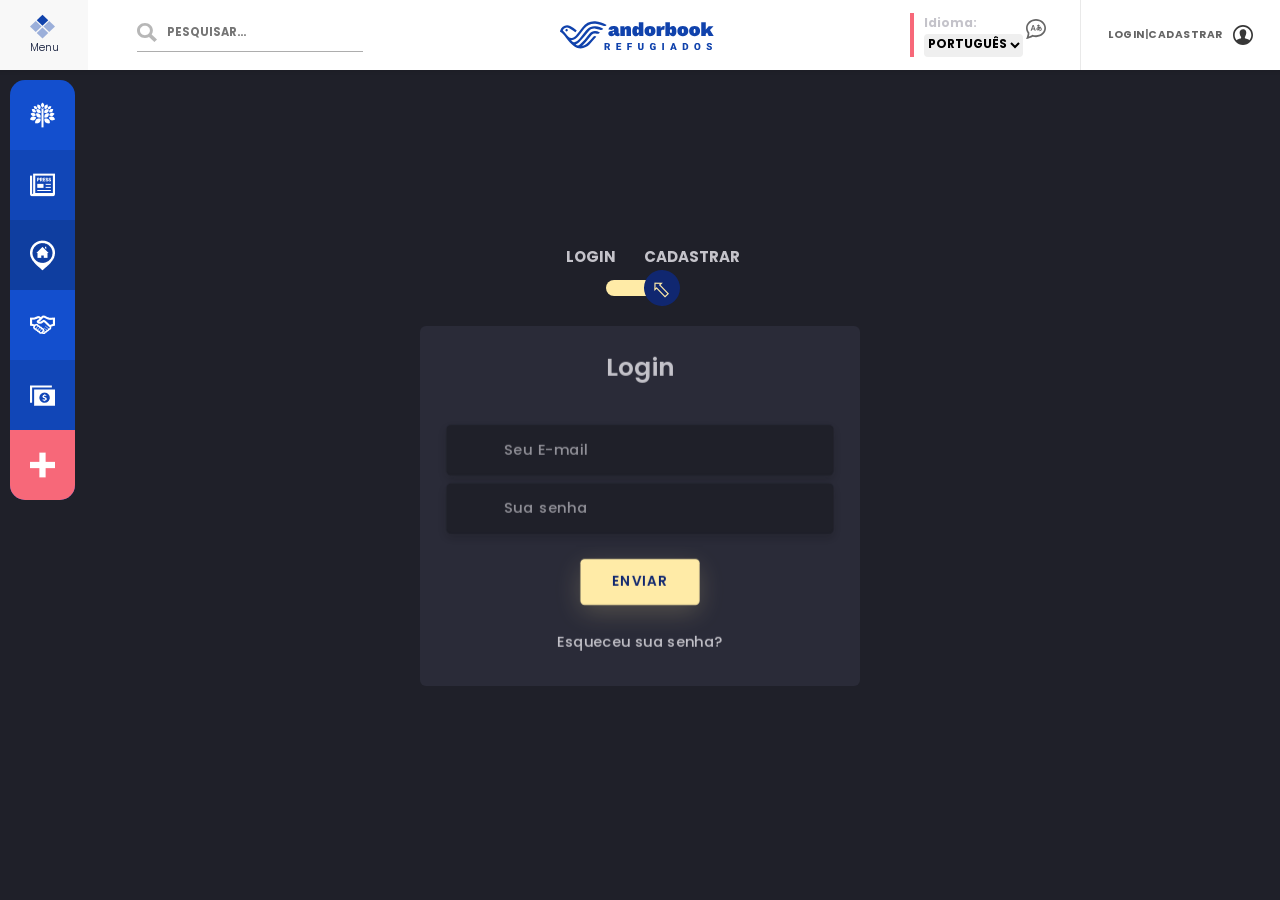
==== cadastrar.html @ 61872779 "save" ====
<!DOCTYPE html>
<html lang="pt-br">

<head>
    <meta charset="UTF-8">
    <meta http-equiv="X-UA-Compatible" content="IE=edge">
    <meta name="viewport" content="width=device-width, initial-scale=1.0">

    <link rel="icon" href="img/logotipo-icon.svg" type="image/x-icon">

    <!-- Bootstrap -->
    <script src="https://cdn.jsdelivr.net/npm/bootstrap@5.1.3/dist/js/bootstrap.min.js"
        integrity="sha384-QJHtvGhmr9XOIpI6YVutG+2QOK9T+ZnN4kzFN1RtK3zEFEIsxhlmWl5/YESvpZ13"
        crossorigin="anonymous"></script>
    <link href="https://cdn.jsdelivr.net/npm/bootstrap@5.1.3/dist/css/bootstrap.min.css" rel="stylesheet"
        integrity="sha384-1BmE4kWBq78iYhFldvKuhfTAU6auU8tT94WrHftjDbrCEXSU1oBoqyl2QvZ6jIW3" crossorigin="anonymous">

    <link href="css/style.css" rel="stylesheet" />
    <script src="js/script.js" defer></script>
    <title>AndorBook - Cadastro</title>
</head>

<body>
    <header>
        <!-- Nav do menu superior fixo -->
        <nav class="menu-top shadow-sm row fixed-top">

            <div class="col d-flex align-items-center">
                <div class="button-menu text-center">
                    <a onclick="btnMenu()" class="d-flex flex-column">
                        <img src="img/menu-topo.svg" width="25px">
                        <span>Menu</span>
                    </a>
                    <ul class="text-start">
                        <div class="d-flex btn-x justify-content-end">
                            <a onclick="btnClose()">
                                Fechar
                                <img src="img/closed.svg" width="15px" alt="Fechar">
                            </a>
                        </div>
                        <img src="img/logotipo-dark.svg" alt="">
                        <h4>Plataforma</h4>
                        <li><a href="index.html">Home</a></li>
                        <li><a href="">Informações Úteis</a></li>
                        <li><a href="">Novas Postagens</a></li>
                        <li><a href="">Ongs Parceiras</a></li>
                        <li><a href="">Primeiros Passos</a></li>
                        <li><a href="">Contato</a></li>

                        <h4>Contas</h4>
                        <li><a href="">Login</a></li>
                        <li><a href="">Cadastrar</a></li>

                        <h4>Postagens</h4>
                        <li><a href="">Moradias</a></li>
                        <li><a href="">Empregos</a></li>
                        <li><a href="">Informações Úteis</a></li>
                        <li><a href="">Ongs Parceiras</a></li>

                        <h4>Onde Encontar</h4>
                        <li><a href="">Ongs</a></li>
                        <li><a href="">Documentacoes</a></li>
                        <li><a href="">Revalidaçoes</a></li>
                        <li><a href="">Minha Comunidade</a></li>

                    </ul>
                </div>
                <div class="space-search flex-fill">
                    <label for="search"><img src="img/search.svg" alt=""></label>
                    <input type="text" id="search" placeholder="PESQUISAR...">
                </div>
            </div>

            <div class="col d-flex align-items-center justify-content-center">
                <div class="logotype flex-fill text-center">
                    <a href="index.html"><img src="img/logotipo.svg" alt="Logotipo Andor"></a>
                </div>
            </div>

            <div class="col d-flex align-items-center">

                <div class="flex-fill text-end">
                    <div class="linguage">
                        Idioma: <br>
                        <select class="form-select-sm" aria-label=".form-select-sm">
                            <option selected value="1">PORTUGUÊS</option>
                            <option value="2">INGLÊS</option>
                            <option value="3">ESPANHOL</option>
                        </select>
                        <img src="img/Lenguages.svg" alt="linguage">
                    </div>
                </div>

                <div class="login-register text-end">
                    <a href="login.html">LOGIN</a> | <a href="cadastrar.html">CADASTRAR</a>
                    <span><img src="img/usuario.svg" alt="login ou registrar"></span>
                </div>
            </div>

        </nav>

    </header>

    <!-- Container Geral -->
    <div class="container-fluid">
        <main class="row">
            <!-- Menu Lateral fixo -->
            <nav class="menu-right">
                <div class="button-bg one"><a href=""><img src="img/info uteis.png"></a></div>
                <div class="button-bg two"><a href=""><img src="img/empregos.png"></a></div>
                <div class="button-bg three"><a href=""><img src="img/moradia.png"></a></div>
                <div class="button-bg four"><a href=""><img src="img/ongs parceiras.png"></a></div>
                <div class="button-bg five"><a href=""><img src="img/doacao.png"></a></div>
                <div class="button-bg six"><a href=""><img src="img/Vector.png"></a></div>
                <ul class="d-flex flex-column justify-content-around">
                    <li>Informações Úteis</li>
                    <li>Empregos</li>
                    <li>Moradia</li>
                    <li>Ongs Parceiras</li>
                    <li>Doação</li>
                    <li>Emergência</li>
                </ul>
            </nav>

           <!--Teste-->
           <a href="https://front.codes/" class="logo" target="_blank">
            
        </a>
    
        <div class="section">
            <div class="container">
                <div class="row full-height justify-content-center">
                    <div class="col-12 text-center align-self-center py-5">
                        <div class="section pb-5 pt-5 pt-sm-2 text-center cadastro">
                            <span class="mb-0 pb-3 Login">Login </span>
                            <span class="mb-0 pb-3 Cadastro">Cadastrar</span>
                              <input class="checkbox" type="checkbox" id="reg-log" name="reg-log"/>
                              <label for="reg-log" ></label>
                            <div class="card-3d-wrap mx-auto">
                                <div class="card-3d-wrapper">
                                    <div class="card-front">
                                        <div class="center-wrap">
                                            <div class="section text-center">
                                                <h4 class="mb-4 pb-3">Login</h4>
                                                <div class="form-group">
                                                    <input type="email" name="logemail" class="form-style" placeholder="Seu E-mail" id="logemail" autocomplete="off">
                                                    <i class="input-icon uil uil-at"></i>
                                                </div>	
                                                <div class="form-group mt-2">
                                                    <input type="password" name="logpass" class="form-style" placeholder="Sua senha" id="logpass" autocomplete="off">
                                                    <i class="input-icon uil uil-lock-alt"></i>
                                                </div>
                                                <a href="#" class="btn mt-4">enviar</a>
                                                <p class="mb-0 mt-4 text-center"><a href="#0" class="link">Esqueceu sua senha?</a></p>
                                              </div>
                                          </div>
                                      </div>
                                    <div class="card-back">
                                        <div class="center-wrap">
                                            <div class="section text-center">
                                                <h4 class="mb-4 pb-3">Cadastro</h4>
                                                <div class="form-group">
                                                    <input type="text" name="logname" class="form-style" placeholder="Seu Nome completo" id="logname" autocomplete="off">
                                                    <i class="input-icon uil uil-user"></i>
                                                </div>	
                                                <div class="form-group mt-2">
                                                    <input type="email" name="logemail" class="form-style" placeholder="Seu E-mail" id="logemail" autocomplete="off">
                                                    <i class="input-icon uil uil-at"></i>
                                                </div>	
                                                <div class="form-group mt-2">
                                                    <input type="password" name="logpass" class="form-style" placeholder="Sua senha" id="logpass" autocomplete="off">
                                                    <i class="input-icon uil uil-lock-alt"></i>
                                                </div>
                                                <a href="#" class="btn mt-4">enviar</a>
                                              </div>
                                          </div>
                                      </div>
                                      
                                  </div>
                              </div>
                          </div>
                      </div>
                  </div>
            </div>
        </div>
           <!--Teste-->

        </main>
    </div>

    <!-- Rodapé da página -->
    <footer class="text-center">AndorBook - Todos os Direitos reservados 2022</footer>
</body>

</html>
---- css/style.css ----
@import url('https://fonts.googleapis.com/css?family=Poppins:400,500,600,700,800,900');

h1,h2,h3 {
    font-weight: bold;
}

#scrollbar{
    height: 100vh;
    overflow: auto;

}

::-webkit-scrollbar{
    background-color: #fff;
    width: 5px;
    height: 5px;
}

::-webkit-scrollbar-thumb{
    background-color:#1558E5;
    border-radius: 0;
}

a {
    text-decoration: none;
    color: rgba(0, 0, 0, 0.603);
    transition: 250ms;
}

textarea:focus, input:focus, select:focus {
    box-shadow: 0 0 0 0;
    border: 0 none;
    outline: 0;
} 

li {
    list-style-type: none;
}


.container-fluid {
    padding-top: 70px;
    position: fixed;
}

/* Menu do topo fixo */
.menu-top{
    background:#fff;
}

/*Botao menu na area do menu topo*/
.button-menu {
    width: 88px;
    height: 70px;
    background-color: #c4c4c420;
    display: flex;
    align-items: center;
    justify-content: center;
    flex-direction: column;
    transition: ease-in-out 250ms;
    cursor: pointer;
}

.btn-x {
    font-size: 0.5rem;
    color: #fff;
    position: relative;
    top: -30px;
    right: -30px;
    height: 30px;
}

.button-menu ul{
    position: absolute;
    height: 100vh;
    background-color: #02091fd3;
    backdrop-filter: blur(5px);
    top: 0;
    left:-100%;
    padding: 2rem;
    z-index: 999;
    overflow: auto;
    transition: ease-in-out 2s;
}

.button-menu h4{
    font-weight: bold;
    font-size: 1.3rem;
    color:rgb(0, 102, 255);
    margin: 1rem 0.5rem;
}

.button-menu a{
    color: #fff;
    font-size: 0.9rem;
    margin: 1rem
}

.button-menu span{
    font-size: 0.7em;
    color:#081333;   
}

.login-register {
    width: 200px;
    padding-right: 25px;
    padding-left: 25px;
    font-style: normal;
    font-weight: bold;
    font-size: 0.7em;
    line-height: 14px;
    letter-spacing: 0.05em;
    color: rgba(0, 0, 0, 0.5);
    height: 100%;
    align-items: center;
    justify-content: center;
    display: flex;
    border-left: 1px rgb(233, 233, 233) solid;
}

.login-register img{
    margin-left: 10px;
}

.linguage {
    float: right;
    text-align: left;
    font-size: 12px;
    font-weight: bold;
    border-left: 4px solid #F76879;
    padding-left:10px;
    margin-right: 30px;
    min-width: 140px;
}

.linguage img {
    bottom: 15px;
    position: relative;
}

.space-search input{
    border: 0px;
    border-bottom:1px #adadad solid;
    width: 70%;
    padding-left: 30px;
    padding-bottom: 8px;
    margin-left: 25px;
    font-size: 0.75em;
    font-weight: bold;
    color: #adadad;
    
}

.space-search label{
    position: relative;
    left: 49px;
}


/* Menu lateral fixo */
.menu-right {
    position: fixed;
    margin: 10px 0 0 0;
    padding: 0;
    width: 65px;
    left: 10px;
    background: #1558E5;
    border-radius: 15px;
    color: rgb(255, 255, 255);
    display: flex;
    flex-direction: column;
    z-index: 999;
    transition: ease-in-out 250ms;
}

.menu-right:hover {
    width: 230px;   
}

.menu-right ul {
    width: 160px;
    height: 100%;
    position: absolute;
    /*backdrop-filter: blur(20px);*/
    left: -200px;
    border-bottom-right-radius: 15px;
    border-top-right-radius: 15px;
    padding-left: 10px;
}

.menu-right:hover ul {
    left: 65px;
    transition: ease-in-out 250ms;
}

.menu-right:hover .button-bg  {
    width: 230px;
}


/* Menu Lateral - Botaoes */
.button-bg a {
    width: 100%;
    display: flex;
    height: 70px;
    align-items: center;
    justify-content: flex-start;
    transition: ease-in-out 250ms;
    padding-left: 20px;
}

.button-bg a:hover {
    background: rgba(0, 0, 0, 0.356);
    transition: ease-in-out 250ms;
}

.button-bg.one a:hover {
    border-start-start-radius: 15px;
    border-start-end-radius: 15px;
}

.button-bg.one{
    background: rgba(0, 0, 0, 0.1);
    border-start-start-radius: 15px;
    border-start-end-radius: 15px;
}

.button-bg.two{
    background: rgba(0, 0, 0, 0.2);
}

.button-bg.three{
    background: rgba(0, 0, 0, 0.3);
}

.button-bg.four{
    background: rgba(0, 0, 0, 0.1);
}

.button-bg.five{
    background: rgba(0, 0, 0, 0.2);
}

.button-bg.six{
    background: #F76879;
    border-end-end-radius: 15px;
    border-end-start-radius: 15px;
}

.button-bg.six a:hover {
    border-end-end-radius: 15px;
    border-end-start-radius: 15px;
}

.button-bg span{
    width: 240px;
    top: 0;
    left: 60px;
    position: absolute;
    margin:0;
    height: 70px;
    align-items: center;
    justify-content: center;
    display: flex;
    border-radius: 0px 0px 15px 0;
    background: #0d4accf5;
    display: none;
}


/*Coluna 1 - News informacoes uteis */
.info-utels{
    padding-top: 10px;
    padding-left: 85px;
    background-color: #F2F2F2;
    max-width: 1100px;
    padding-bottom: 80px;
    margin: 0 auto;
}

.info-utels .d-flex{
    gap:5px;
}

.info-utels img{
    border-radius: 15px;
}

.card-mh {
    max-height: 600px;
}

.card {
    min-width: 0;
    background-color: rgba(255, 255, 255, 0);
    background-clip: border-box;
    border: 0px ;
    border-radius: 0rem;
}

.desc-banner-right {
    color: #fff;
    display: flex;
    justify-content: center;
    align-items: flex-end;
    flex-direction: column;
    margin-right: 40px;
    padding-right: 34px;
    margin-top: 10%;
}

.desc-banner-right a{
    color: #fff;
    padding: 0.8rem;
    border: 2px solid #1558E5;
    font-size: 0.8rem;
    border-radius: 35px ;
}

.desc-banner-right a:hover{
    color: #fff;
    padding: 0.8rem;
    border: 2px solid #ffffff;
    font-size: 0.8rem;
    border-radius: 35px ;
    box-shadow: 0px 0px 5px rgba(255, 255, 255, 0.377);
}

.desc-banner-left {
    color: #fff;
    display: flex;
    justify-content: center;
    align-items: flex-start;
    flex-direction: column;
    margin-left: 40px;
    padding-left: 34px;
    margin-top: 10%;
}

.desc-banner-left a{
    color: #fff;
    padding: 0.8rem;
    border: 2px solid #1558E5;
    font-size: 0.8rem;
    border-radius: 35px ;
}

.desc-banner-left a:hover{
    color: #fff;
    padding: 0.8rem;
    border: 2px solid #ffffff;
    font-size: 0.8rem;
    border-radius: 35px ;
    box-shadow: 0px 0px 5px rgba(255, 255, 255, 0.377);
}

.link-news {
    color: #fff;
    margin-right: 20px;
}

.link-news a{
    color: #fff;
}

.risk-title-right{
    width: 6px;
    height: 40%;
    background: #1558E5;
    position: absolute;
    right: 0px;
}

.risk-title-blue{
    width: 6px;
    height: 25%;
    background: #1558E5;
    position: absolute;
    right: 0px;
}

.risk-title-left {
    width: 6px;
    height: 25%;
    background: #1558E5;
    position: absolute;
    left: 0px;
}

.form-select-sm {
    padding-left: 0px;
    padding-top: 0px;
    font-size: .75rem;
    border: 0px;
    font-weight: bold;
}

/*Coluna 2 - Area dos feeds*/
.feeds{
    background-color: #081333;
    padding-bottom: 80px;
}

.tit-home {
    font-size: 1.3em;
    font-weight: bold;
    padding-left: 10px;
    border-left: 4px solid #F76879;
    margin-left: 20px;
    position: relative;
    margin-top: 20px;
    margin-bottom: -40px;
    color: #fff;
    z-index: 998;
}


/* New-Post - Novas Postagens */
.new-post {
    background-color: #fff;
    width:100%;
    border-radius: 15px;
    margin: 65px 10px 20px 10px;
}

.new-post h3{
    font-size: 0.75rem;
}

.new-post ul{
    padding: 0;
    margin-top: 0.8rem;
    margin-bottom: 0.8rem;
}

.new-post li{
    /*list-style-type: none;*/
    font-size: 0.75em;
    font-weight: bold;
    color: #707070;
}

.new-post li img {
    vertical-align: middle;
    opacity: 0.7;
}

.new-post input{
    background-color: #ededed;
    border-radius: 15px;
    border: 0px;
    padding-left: 10px;
    font-size:0.8rem;
    height: 40px;
}

.new-post input:first-of-type {
	border-radius: 15px 0 0 15px;
}

.new-post input[type="file"]{
    display: none;
}

.new-post label{
    display: block;
    cursor: pointer;
}

.new-post button{
    border-bottom-right-radius: 15px;
    border-top-right-radius: 15px;
    border: 0px
}

.btn-new-post{
    position: absolute;
}
.btn-up{
    height: 40px;
    background-color: #ededed;
    border-bottom-right-radius: 15px;
    border-top-right-radius: 15px;
}


/* New-Post - Estilos da categoria de novas postagens*/
.switch-field {
    display: flex;
    margin-bottom: 15px;
    justify-content: center;
    flex-direction: row;
    align-items: center;
}

.switch-field input {
	position: absolute !important;
	height: 1px;
	width: 1px;
	border: 0;
	overflow: hidden;
}

.switch-field label {
	font-size: 0.8rem;
	text-align: center;
    padding: 0.4rem 1rem;
	transition: all 0.2s ease-in-out;
    font-weight: bold;
    border: 1px solid rgb(245, 245, 245);
    margin-left: -1px;
}

.switch-field label:hover {
	cursor: pointer;
}

.switch-field input:checked + label {
	background-color: #e2e2e2;
	box-shadow: none;
}

.switch-field label:first-of-type {
	border-radius: 15px 0 0 15px;
}

.switch-field label:last-of-type {
	border-radius: 0 15px 15px 0;
}

/* Postagens - Feeds Únicos */
.feed-unique {
    background-color: #fff;
    width: 100%;
    border-radius: 15px;
    margin: 20px 10px 25px 10px;
}

.avatar-profile{
    display: flex;
    position: relative;
    justify-content: center;
    margin-top: -45px;
    margin-left: 50%;
}

.avatar-profile img{ 
    border-radius: 50%;
    border: 4px solid #1558E5;
    width: 65px;
    height: 65px;
    transition: all 0.3s ease-in-out;
}
.avatar-profile img:hover{ 
    border: 4px solid #F76879;
    transition: all 0.2s ease-in-out;
}

.post-profile {
    position: relative;
    margin-top: -25px;
}

.post-profile h4{
    font-size: 1rem;
    margin: 0;
}

.post-profile h4 span a{
    font-size: 0.8rem;
    color: #1558E5;
    margin-left: 7px;
    font-weight: bold;
}

.post-profile-cat{
    font-size: 0.7rem;
    opacity: 0.5;
    font-weight: bold;
}

.description-profile {
    margin-top: 20px;

}

.description-profile h3{
    font-size: 1rem;
}

.description-profile p{
    font-size: 0.9rem;
}

.description-profile a{
    font-size: 0.8rem;
    font-weight: bold;
}

.edit-post {
    font-size: 0.6rem;
    font-weight: bold;
}

@media screen and (max-width: 1200px) {
    /*Feed*/
    .switch-field {
        flex-wrap: wrap;
    }

    .switch-field label:first-of-type {
        border-radius: 0px;
    }

    .switch-field label:last-of-type {
        border-radius: 0px;
    }

    .switch-field label {
       height: 40px;
       min-width: 49%;
    }

}

@media screen and (max-width: 900px) {
    /*Feed*/
    .switch-field label {
       height: 40px;
       min-width: 100%;
    }

}

@media screen and (max-width: 700px) {
    /*menu*/
    .space-search {
        display: none;
    }
    .linguage {
        display: none;
    }
    .menu-top{
        flex-wrap: nowrap;
    }
    .login-register {
        width: 0;
        padding-right: 35px;
        padding-left: 0px;
        height: 100%;
        border-left: 0px;
        color: #fff;
    }
    .login-register a{
        display: none;
        
    }

    /*Feed*/
    .feeds {
       display: none;
       padding-bottom: 80px;
    }

    /*menu topo*/
    .button-menu {
        width: 70px;
        height: 100%;
    }

    /*menu lateral*/
    .menu-right {
        margin: 0px;
        padding: 0px;
        width: 100%;
        bottom: 0px;
        left: 0px;
        display: flex;
        flex-direction: row;
        background: rgb(6, 64, 223);
        border-radius: 0px;
    }

    .risk-title-left {
        height: 50%;
    }

    .risk-title-right {
        height: 50%;
    }

    .menu-right ul{
        display: none;
    }

    .button-bg a {
        width: 16.66vw;
        display: flex;
        height: 10vh;
        align-items: center;
        justify-content: center;
        padding-left: 0;
    }

    .button-bg.six{
        border-end-end-radius: 0px;
        border-end-start-radius: 0px;
        border-start-end-radius: 0px;
    }

    .button-bg.one{
        border-start-start-radius: 0px;
        border-start-end-radius: 0px;
    }

    .info-utels {
        padding-top: 10px;
        padding-left: 10px;
        padding-bottom: 140px;
    }

    .col-8 {
        width: 100%;
    }

    .card-img{
        min-height: 250px;
    }

}

/*Tela de login e cadastro*/

body{
	font-family: 'Poppins', sans-serif;
	font-weight: 300;
	font-size: 15px;
	line-height: 1.7;
	color: #c4c3ca;
	background-color: #1f2029;
	overflow-x: hidden;
}
a {
	cursor: pointer;
    transition: all 200ms linear;
}
a:hover {
	text-decoration: none;
}
.link {
  color: #c4c3ca;
}
.link:hover {
  color: #ffeba7;
}
p {
  font-weight: 500;
  font-size: 14px;
  line-height: 1.7;
}
h4 {
  font-weight: 600;
}
.Login{
  position: relative;
  left: 25px;
  text-transform: uppercase;
  font-weight: 700;
}
.Cadastro{
    margin-left: 50px;
    text-transform: uppercase;
    font-weight: 700;
  }
.section{
  position: relative;
  width: 100%;
  display: block;
}
.full-height{
  min-height: 100vh;
}
[type="checkbox"]:checked,
[type="checkbox"]:not(:checked){
  position: absolute;
  left: -9999px;
}
.checkbox:checked + label,
.checkbox:not(:checked) + label{
  position: relative;
  display: block;
  text-align: center;
  width: 68px;
  height: 16px;
  border-radius: 8px;
  padding: 0;
  margin: 10px auto;
  cursor: pointer;
  background-color: #ffeba7;
}
.checkbox:checked + label:before,
.checkbox:not(:checked) + label:before{
  position: absolute;
  display: block;
  width: 36px;
  height: 36px;
  border-radius: 50%;
  color: #ffeba7;
  background-color: #102770;
  font-family: 'unicons';
  content: '\21E8';
  transform: rotate(226deg);
  z-index: 20;
  top: -10px;
  left: -10px;
  line-height: 32px;
  text-align: center;
  font-size: 24px;
  transition: all 0.5s cubic-bezier(0.39, 0.58, 0.57, 1);
}
.checkbox:checked + label:before {
  transform: translateX(44px) rotate(295deg);
}
.cadastro .checkbox:checked + label:before,
.cadastro .checkbox:not(:checked) + label:before{
  position: absolute;
  display: block;
  width: 36px;
  height: 36px;
  border-radius: 50%;
  color: #ffeba7;
  background-color: #102770;
  font-family: 'unicons';
  content: '\21E8';
  transform: rotate(226deg);
  z-index: 20;
  top: -10px;
  left: 38px; /*Esse*/
  line-height: 32px;
  text-align: center;
  font-size: 24px;
  transition: all 0.5s cubic-bezier(0.39, 0.58, 0.57, 1);
}

.card-3d-wrap {
  position: relative;
  width: 440px;
  max-width: 100%;
  height: 400px;
  -webkit-transform-style: preserve-3d;
  transform-style: preserve-3d;
  perspective: 800px;
  margin-top: 60px;
}
.card-3d-wrapper {
  width: 100%;
  height: 100%;
  position:absolute;    
  top: -30px;
  left: 0;  
  -webkit-transform-style: preserve-3d;
  transform-style: preserve-3d;
  transition: all 600ms ease-out; 
}
.card-front, .card-back {
  width: 100%;
  height: 90%;
  background-color: #2a2b38;
  background-image: url('https://s3-us-west-2.amazonaws.com/s.cdpn.io/1462889/pat.svg');
  background-position: bottom center;
  background-repeat: no-repeat;
  background-size: 300%;
  position: absolute;
  border-radius: 6px;
  left: 0;
  top: 0;
  -webkit-transform-style: preserve-3d;
  transform-style: preserve-3d;
  -webkit-backface-visibility: hidden;
  -moz-backface-visibility: hidden;
  -o-backface-visibility: hidden;
  backface-visibility: hidden;
}
.card-back {
  transform: rotateY(180deg);
}
.checkbox:checked ~ .card-3d-wrap .card-3d-wrapper {
  transform: rotateY(180deg);
}
.center-wrap{
  position: absolute;
  width: 100%;
  padding: 0 35px;
  top: 50%;
  left: 0;
  transform: translate3d(0, -50%, 35px) perspective(100px);
  z-index: 20;
  display: block;
}


.form-group{ 
  position: relative;
  display: block;
    margin: 0;
    padding: 0;
}
.form-style {
  padding: 13px 20px;
  padding-left: 55px;
  height: 48px;
  width: 100%;
  font-weight: 500;
  border-radius: 4px;
  font-size: 14px;
  line-height: 22px;
  letter-spacing: 0.5px;
  outline: none;
  color: #c4c3ca;
  background-color: #1f2029;
  border: none;
  -webkit-transition: all 200ms linear;
  transition: all 200ms linear;
  box-shadow: 0 4px 8px 0 rgba(21,21,21,.2);
}
.form-style:focus,
.form-style:active {
  border: none;
  outline: none;
  box-shadow: 0 4px 8px 0 rgba(21,21,21,.2);
}
.input-icon {
  position: absolute;
  top: 0;
  left: 18px;
  height: 48px;
  font-size: 24px;
  line-height: 48px;
  text-align: left;
  color: #ffeba7;
  -webkit-transition: all 200ms linear;
    transition: all 200ms linear;
}

.form-group input:-ms-input-placeholder  {
  color: #c4c3ca;
  opacity: 0.7;
  -webkit-transition: all 200ms linear;
    transition: all 200ms linear;
}
.form-group input::-moz-placeholder  {
  color: #c4c3ca;
  opacity: 0.7;
  -webkit-transition: all 200ms linear;
    transition: all 200ms linear;
}
.form-group input:-moz-placeholder  {
  color: #c4c3ca;
  opacity: 0.7;
  -webkit-transition: all 200ms linear;
    transition: all 200ms linear;
}
.form-group input::-webkit-input-placeholder  {
  color: #c4c3ca;
  opacity: 0.7;
  -webkit-transition: all 200ms linear;
    transition: all 200ms linear;
}
.form-group input:focus:-ms-input-placeholder  {
  opacity: 0;
  -webkit-transition: all 200ms linear;
    transition: all 200ms linear;
}
.form-group input:focus::-moz-placeholder  {
  opacity: 0;
  -webkit-transition: all 200ms linear;
    transition: all 200ms linear;
}
.form-group input:focus:-moz-placeholder  {
  opacity: 0;
  -webkit-transition: all 200ms linear;
    transition: all 200ms linear;
}
.form-group input:focus::-webkit-input-placeholder  {
  opacity: 0;
  -webkit-transition: all 200ms linear;
    transition: all 200ms linear;
}

.btn{  
  border-radius: 4px;
  height: 44px;
  font-size: 13px;
  font-weight: 600;
  text-transform: uppercase;
  -webkit-transition : all 200ms linear;
  transition: all 200ms linear;
  padding: 0 30px;
  letter-spacing: 1px;
  display: -webkit-inline-flex;
  display: -ms-inline-flexbox;
  display: inline-flex;
  -webkit-align-items: center;
  -moz-align-items: center;
  -ms-align-items: center;
  align-items: center;
  -webkit-justify-content: center;
  -moz-justify-content: center;
  -ms-justify-content: center;
  justify-content: center;
  -ms-flex-pack: center;
  text-align: center;
  border: none;
  background-color: #ffeba7;
  color: #102770;
  box-shadow: 0 8px 24px 0 rgba(255,235,167,.2);
}
.btn:active,
.btn:focus{  
  background-color: #102770;
  color: #ffeba7;
  box-shadow: 0 8px 24px 0 rgba(16,39,112,.2);
}
.btn:hover{  
  background-color: #102770;
  color: #ffeba7;
  box-shadow: 0 8px 24px 0 rgba(16,39,112,.2);
}




.logo {
	position: absolute;
	top: 30px;
	right: 30px;
	display: block;
	z-index: 100;
	transition: all 250ms linear;
}
.logo img {
	height: 26px;
	width: auto;
	display: block;
}
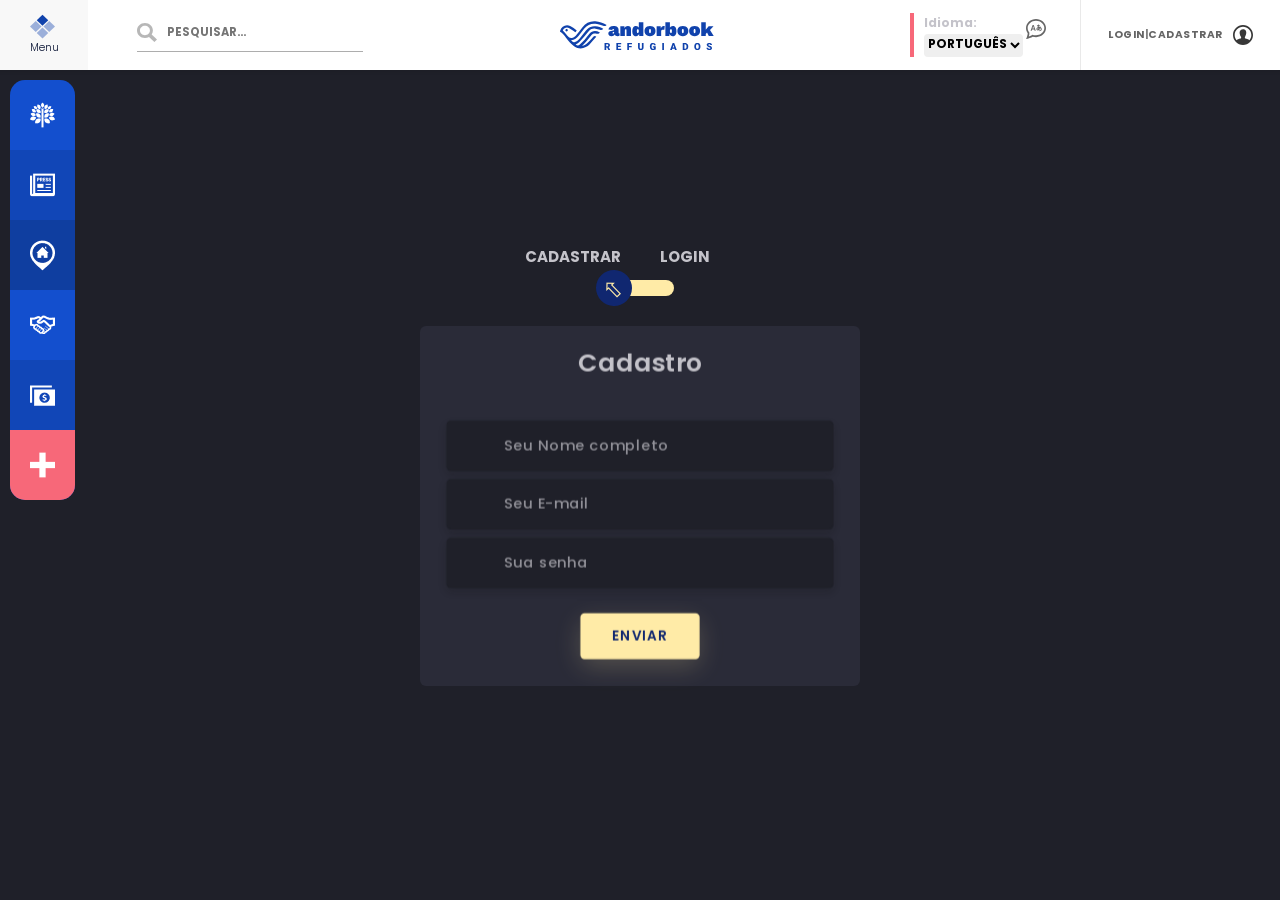
==== commit 8a08c040: "Ajustes" ====
--- a/cadastrar.html
+++ b/cadastrar.html
@@ -48,8 +48,8 @@
                         <li><a href="">Contato</a></li>
 
                         <h4>Contas</h4>
-                        <li><a href="">Login</a></li>
-                        <li><a href="">Cadastrar</a></li>
+                        <li><a href="login.html">Login</a></li>
+                        <li><a href="cadastrar.html">Cadastrar</a></li>
 
                         <h4>Postagens</h4>
                         <li><a href="">Moradias</a></li>
@@ -123,22 +123,19 @@
             </nav>
 
            <!--Teste-->
-           <a href="https://front.codes/" class="logo" target="_blank">
-            
-        </a>
     
         <div class="section">
             <div class="container">
                 <div class="row full-height justify-content-center">
                     <div class="col-12 text-center align-self-center py-5">
                         <div class="section pb-5 pt-5 pt-sm-2 text-center cadastro">
-                            <span class="mb-0 pb-3 Login">Login </span>
                             <span class="mb-0 pb-3 Cadastro">Cadastrar</span>
+                            <span class="mb-0 pb-3 Login">Login</span>
                               <input class="checkbox" type="checkbox" id="reg-log" name="reg-log"/>
                               <label for="reg-log" ></label>
                             <div class="card-3d-wrap mx-auto">
                                 <div class="card-3d-wrapper">
-                                    <div class="card-front">
+                                    <div class="card-back">
                                         <div class="center-wrap">
                                             <div class="section text-center">
                                                 <h4 class="mb-4 pb-3">Login</h4>
@@ -155,7 +152,7 @@
                                               </div>
                                           </div>
                                       </div>
-                                    <div class="card-back">
+                                    <div class="card-front">
                                         <div class="center-wrap">
                                             <div class="section text-center">
                                                 <h4 class="mb-4 pb-3">Cadastro</h4>
--- a/css/style.css
+++ b/css/style.css
@@ -761,17 +761,28 @@
 h4 {
   font-weight: 600;
 }
-.Login{
+.login .Login{
   position: relative;
   left: 25px;
   text-transform: uppercase;
   font-weight: 700;
 }
-.Cadastro{
+.login .Cadastro{
     margin-left: 50px;
     text-transform: uppercase;
     font-weight: 700;
-  }
+}
+.cadastro .Cadastro{
+    text-transform: uppercase;
+    font-weight: 700;
+    position: relative;
+    left: -45px;
+}
+.cadastro .Login{
+    text-transform: uppercase;
+    font-weight: 700;
+    margin-left: -10px;
+}
 .section{
   position: relative;
   width: 100%;
@@ -821,27 +832,6 @@
 .checkbox:checked + label:before {
   transform: translateX(44px) rotate(295deg);
 }
-.cadastro .checkbox:checked + label:before,
-.cadastro .checkbox:not(:checked) + label:before{
-  position: absolute;
-  display: block;
-  width: 36px;
-  height: 36px;
-  border-radius: 50%;
-  color: #ffeba7;
-  background-color: #102770;
-  font-family: 'unicons';
-  content: '\21E8';
-  transform: rotate(226deg);
-  z-index: 20;
-  top: -10px;
-  left: 38px; /*Esse*/
-  line-height: 32px;
-  text-align: center;
-  font-size: 24px;
-  transition: all 0.5s cubic-bezier(0.39, 0.58, 0.57, 1);
-}
-
 .card-3d-wrap {
   position: relative;
   width: 440px;
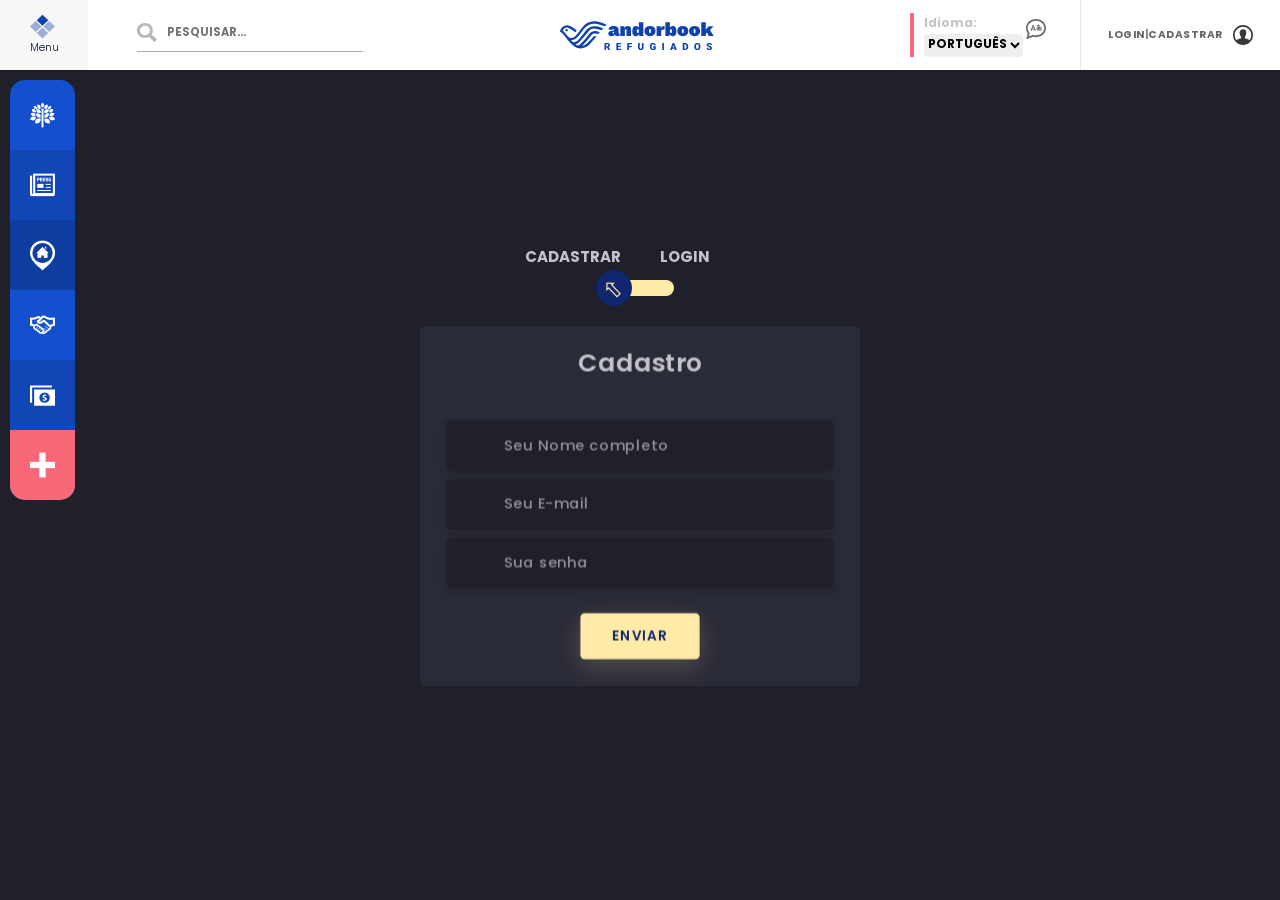
==== commit f5001731: "Salvamento" ====
--- a/cadastrar.html
+++ b/cadastrar.html
@@ -122,9 +122,9 @@
                 </ul>
             </nav>
 
-           <!--Teste-->
+            <!--Inicio Aréa Cadastro-->
     
-        <div class="section">
+            <div class="section">
             <div class="container">
                 <div class="row full-height justify-content-center">
                     <div class="col-12 text-center align-self-center py-5">
@@ -179,8 +179,8 @@
                       </div>
                   </div>
             </div>
-        </div>
-           <!--Teste-->
+            </div>
+           <!--Fim Aréa Cadastro-->
 
         </main>
     </div>
--- a/css/style.css
+++ b/css/style.css
@@ -499,6 +499,8 @@
 	width: 1px;
 	border: 0;
 	overflow: hidden;
+    top: 0;
+    left:0;
 }
 
 .switch-field label {
@@ -537,11 +539,11 @@
 }
 
 .avatar-profile{
-    display: flex;
+    /*display: flex;
     position: relative;
     justify-content: center;
+    margin-left: 50%;*/
     margin-top: -45px;
-    margin-left: 50%;
 }
 
 .avatar-profile img{ 
@@ -558,7 +560,7 @@
 
 .post-profile {
     position: relative;
-    margin-top: -25px;
+    margin-top: 0px;
 }
 
 .post-profile h4{
@@ -602,12 +604,17 @@
     font-weight: bold;
 }
 
-@media screen and (max-width: 1200px) {
+@media screen and (max-width: 1100px) {
     /*Feed*/
     .switch-field {
         flex-wrap: wrap;
     }
 
+    .switch-field label {
+        height: 40px;
+        min-width: 100%;
+     }
+
     .switch-field label:first-of-type {
         border-radius: 0px;
     }
@@ -615,24 +622,22 @@
     .switch-field label:last-of-type {
         border-radius: 0px;
     }
-
-    .switch-field label {
-       height: 40px;
-       min-width: 49%;
-    }
-
-}
-
-@media screen and (max-width: 900px) {
-    /*Feed*/
-    .switch-field label {
-       height: 40px;
-       min-width: 100%;
-    }
-
-}
+    .post-profile h4 span a {
+        font-size: 0.5rem;
+        margin-left: 5px;
+    }
+
+}
+
 
 @media screen and (max-width: 700px) {
+    .menu-right:hover ul {
+        left:-100%;
+    }
+    .menu-right:hover {
+        width: 100%;   
+    }
+   
     /*menu*/
     .space-search {
         display: none;
@@ -653,7 +658,6 @@
     }
     .login-register a{
         display: none;
-        
     }
 
     /*Feed*/
@@ -713,6 +717,15 @@
         border-start-end-radius: 0px;
     }
 
+    .button-bg.one a:hover {
+        border-start-start-radius: 0px;
+        border-start-end-radius: 0px;
+    }
+    .button-bg.six a:hover {
+        border-end-end-radius: 0px;
+        border-end-start-radius: 0px;
+    }
+
     .info-utels {
         padding-top: 10px;
         padding-left: 10px;
@@ -729,7 +742,9 @@
 
 }
 
-/*Tela de login e cadastro*/
+
+
+/*Estilização da tela de login e cadastro*/
 
 body{
 	font-family: 'Poppins', sans-serif;
